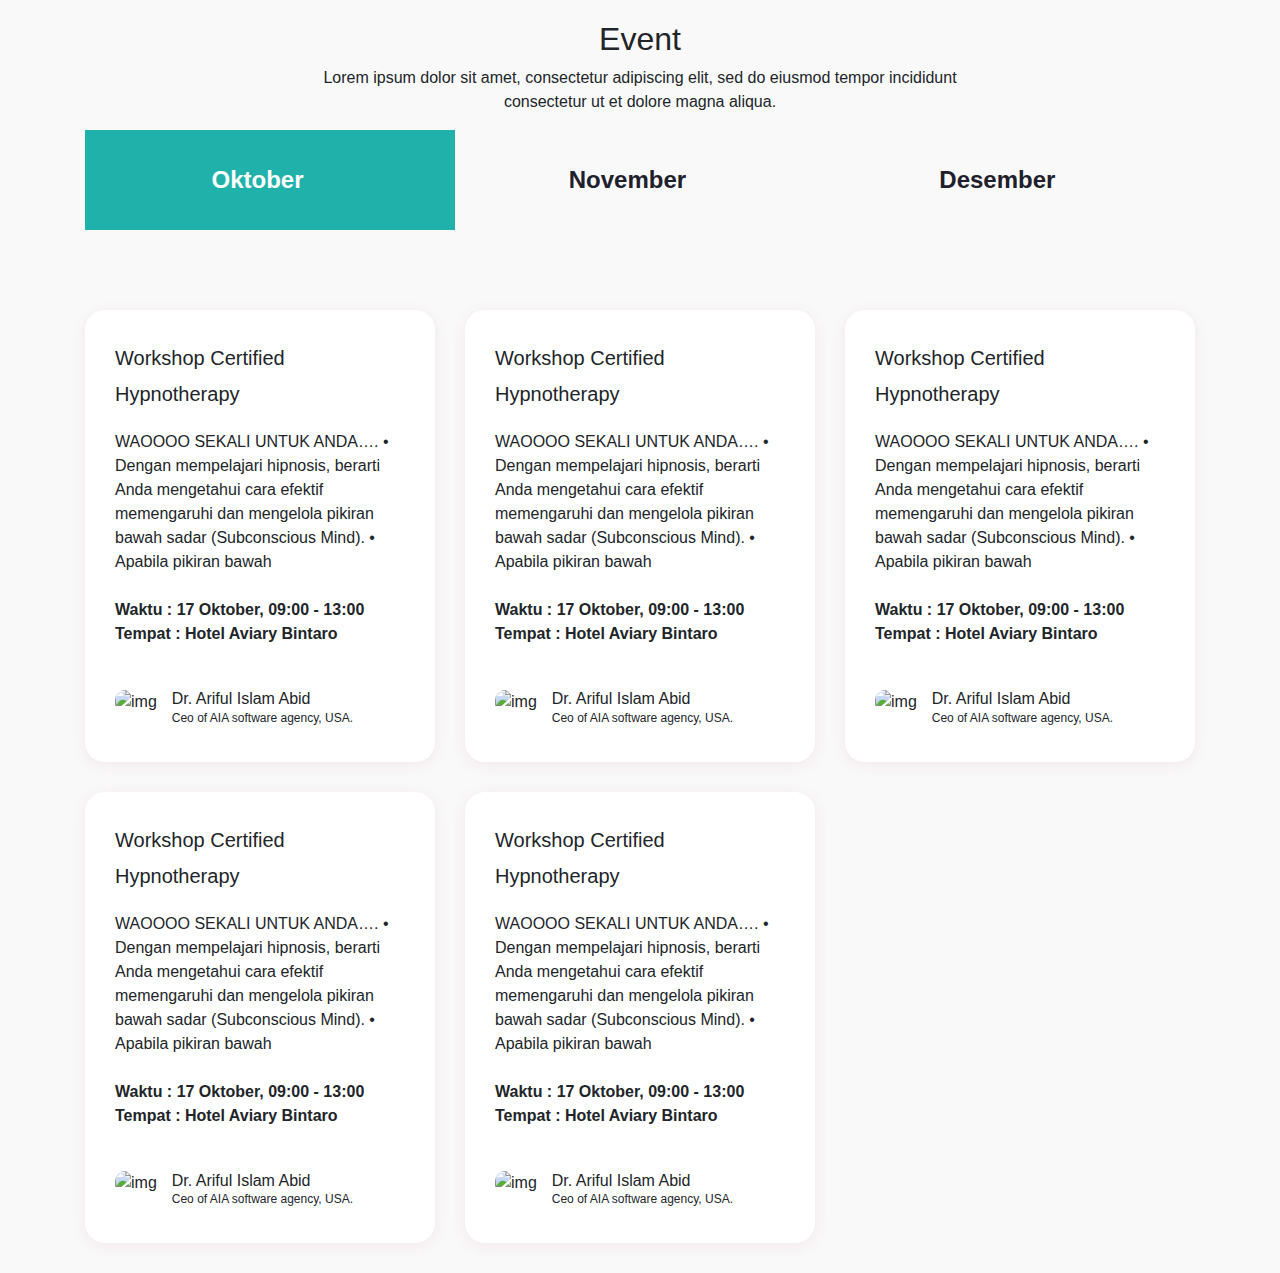
==== jadwal.html @ 077e3e55 "Add files via upload" ====
<!DOCTYPE html>
<html lang="en">
<head>
<meta charset="utf-8">


<title>Event Schedules With Tabs - Bootdey.com</title>
<meta name="viewport" content="width=device-width, initial-scale=1">
<link href="https://cdn.jsdelivr.net/npm/bootstrap@4.5.0/dist/css/bootstrap.min.css" rel="stylesheet">
<style type="text/css">
    	body {
    padding-top:20px;
    background:#f9f9f9;
}

.evt-tab-inner {
  margin-bottom: 80px;
}
.evt-tab-inner ul {
  margin: 0;
  padding: 0;
  border: 0 !important;
}
.evt-tab-inner ul li {
  text-align: center;
  display: contents;
}
.evt-tab-inner ul li a {
  border: 1px solid var(--main-color) !important;
  height: 100px;
  line-height: 100px;
  padding: 0;
  width: 33.33%;
  border-radius: 0 !important;
  font-size: 24px;
  position: relative;
}
.evt-tab-inner ul li a span {
  font-weight: 700;
  margin-right: 25px;
  color: #20202c;
}
.evt-tab-inner ul li a:after {
  content: "";
  position: absolute;
  height: 30px;
  width: 30px;
  background: var(--main-color);
  transform: rotate(45deg);
  left: 50%;
  margin-left: -15px;
  bottom: -16px;
  opacity: 0;
  visibility: hidden;
  transition: all 0.4s ease-in;
}
.evt-tab-inner ul li a:hover, .evt-tab-inner ul li a:active, .evt-tab-inner ul li a:focus, .evt-tab-inner ul li a.active {
  background: var(--main-color) !important;
  color: #fff !important;
}
.evt-tab-inner ul li a:hover span, .evt-tab-inner ul li a:active span, .evt-tab-inner ul li a:focus span, .evt-tab-inner ul li a.active span {
  color: #fff;
}
.evt-tab-inner ul li a:hover:after, .evt-tab-inner ul li a:active:after, .evt-tab-inner ul li a:focus:after, .evt-tab-inner ul li a.active:after {
  opacity: 1;
  visibility: visible;
}
.evt-tab-inner.style-two ul li a {
  width: 50%;
}

.single-schedules-inner {
    background-color:#fff;
  box-shadow: 0px 3px 15px 0px rgba(184, 40, 88, 0.08);
  padding: 30px 30px 35px 30px;
  margin-bottom: 30px;
  transition: 0.4s;
  border-radius: 20px;
}
.single-schedules-inner .date {
  color: var(--main-color);
  font-size: 14px;
  margin-bottom: 15px;
}
.single-schedules-inner .date i {
  color: #646e85;
  margin-right: 3px;
}
.single-schedules-inner h5 {
  line-height: 36px;
  margin-bottom: 18px;
}
.single-schedules-inner .icons {
  margin-bottom: 20px;
}
.single-schedules-inner p {
  margin-bottom: 0;
}
.single-schedules-inner .media {
  margin-top: 43px;
}
.single-schedules-inner .media .media-left {
  margin-right: 15px;
}
.single-schedules-inner .media .media-left img {
  height: 60px;
  width: 60px;
  border-radius: 10px;
}
.single-schedules-inner .media .media-body h6 {
  font-weight: 500;
  margin-bottom: 0;
}
.single-schedules-inner .media .media-body p {
  margin-bottom: 0;
  font-size: 12px;
  font-weight: 500;
}
.single-schedules-inner:hover {
  box-shadow: 0px 6px 30px 0px rgba(184, 40, 88, 0.2);
}
.single-schedules-inner.lunch-schedules {
  height: 93.1%;
  display: flex;
  align-items: center;
  justify-content: center;
}

/*------------- single-schedules-inner 02--------------*/
.single-schedules-inner-two {
  border-bottom: 1px solid #E5E5E5;
  margin-bottom: 30px;
  padding-bottom: 30px;
}
.single-schedules-inner-two .schedules-date {
  display: inline-block;
  background: var(--main-color);
  height: 150px;
  width: 150px;
  padding-top: 35px;
  position: absolute;
}
.single-schedules-inner-two .schedules-date .number {
  font-size: 45px;
  font-weight: 700;
  display: block;
  color: #fff;
  margin-bottom: 0;
  line-height: 1;
}
.single-schedules-inner-two .schedules-date .text {
  font-size: 24px;
  font-weight: 400;
  display: block;
  color: #fff;
}
.single-schedules-inner-two .media {
  padding-left: 170px;
}
.single-schedules-inner-two .media .media-left {
  margin-right: 20px;
}
.single-schedules-inner-two .media .media-body h4 {
  font-size: 28px;
  font-family: var(--heading-font);
  font-weight: 500;
}
.single-schedules-inner-two .schedules-location h4 {
  font-size: 28px;
  font-family: var(--heading-font);
  font-weight: 500;
}

/*------------- single-schedules-inner 03--------------*/
.schedules-date {
  display: inline-block;
  background: var(--main-color);
  height: 150px;
  width: 150px;
  padding-top: 35px;
  position: absolute;
}
.schedules-date .number {
  font-size: 45px;
  font-weight: 700;
  display: block;
  color: #fff;
  margin-bottom: 0;
  line-height: 1;
}
.schedules-date .text {
  font-size: 24px;
  font-weight: 400;
  display: block;
  color: #fff;
}

.event-schedule-3 {
  margin: 0;
  padding: 0;
}
.event-schedule-3 li {
  padding-left: 176px;
  position: relative;
  list-style: none;
}
.event-schedule-3 li:after {
  content: "";
  position: absolute;
  left: 70px;
  top: 140px;
  bottom: 0;
  background: rgba(255, 255, 255, 0.5);
  z-index: -1;
  height: 100%;
  width: 1px;
  z-index: -2;
}
.event-schedule-3 li:last-child:after {
  display: none;
}
.event-schedule-3 .schedules-date {
  left: 0;
  width: 147px;
  height: 140px;
  background: #FD0156;
}
.event-schedule-3 .schedules-date:after {
  content: "";
  position: absolute;
  left: 10px;
  right: 10px;
  top: 10px;
  bottom: -10px;
  background: #5E39E8;
  z-index: -1;
}

.single-event-schedule-3 {
  background: #fff;
  padding: 50px;
  margin-bottom: 50px;
  position: relative;
}
.single-event-schedule-3:after {
  content: "";
  position: absolute;
  left: 20px;
  right: 20px;
  top: 20px;
  bottom: -20px;
  background: #5E39E8;
  z-index: -1;
}
.single-event-schedule-3 .media-left {
  margin-right: 50px;
}
.single-event-schedule-3 .media-left img {
  border-radius: 20px;
  margin-bottom: 10px;
}
.single-event-schedule-3 .media-left h6 {
  margin-bottom: 0;
  color: #eee;
}
.single-event-schedule-3 .media-left p {
  font-size: 12px;
  margin-bottom: 0;
  color: #eee;
}
.single-event-schedule-3 .media-body h4 {
  margin-bottom: 5px;
  color: #eee;
}
.single-event-schedule-3 .media-body p {
  color: #eee;
}
.single-event-schedule-3 .media-body .time {
  margin-bottom: 0;
  color: #eee;
}

.nav-tabs .nav-item.show .nav-link, .nav-tabs .nav-link.active {
    color: #495057;
    background-color: #20B2AA !important;
    border-color: #dee2e6 #dee2e6 #fff;
}
.evt-tab-inner ul li a:hover, .evt-tab-inner ul li a:active, .evt-tab-inner ul li a:focus, .evt-tab-inner ul li a.active {
    background: #eee !important;
    color: #fff !important;
}
.nav-tabs .nav-link {
    border: 1px solid transparent;
    border-top-left-radius: .25rem;
    border-top-right-radius: .25rem;
}
.evt-tab-inner ul li a {
    border: 1px solid var(--main-color) !important;
    height: 100px;
    line-height: 100px;
    padding: 0;
    width: 33.33%;
    border-radius: 0 !important;
    font-size: 24px;
    position: relative;
}
.nav-link {
    display: block;
    padding: .5rem 1rem;
}
    </style>
</head>
<body>
<link href="https://maxcdn.bootstrapcdn.com/font-awesome/4.7.0/css/font-awesome.min.css" rel="stylesheet" />
<div class="schedules-area pd-top-110 pd-bottom-120">
<div class="container">
<div class="row justify-content-center">
<div class="col-xl-7 col-lg-8">
<div class="section-title text-center">
<h2>Event</h2>
<p>Lorem ipsum dolor sit amet, consectetur adipiscing elit, sed do eiusmod tempor incididunt consectetur ut et dolore magna aliqua.</p>
</div>
</div>
</div>
<div class="evt-tab-inner text-center">
<ul class="nav nav-tabs" id="ex1" role="tablist">
<li class="nav-item" role="presentation">
<a class="nav-link active" id="ex1-tab-1" data-toggle="pill" href="#ex1-tabs-1" role="tab" aria-selected="true"><span>Oktober</span></a>
</li>
<li class="nav-item" role="presentation">
<a class="nav-link" id="ex1-tab-2" data-toggle="pill" href="#ex1-tabs-2" role="tab" aria-selected="false"><span>November</span></a>
</li>
<li class="nav-item" role="presentation">
<a class="nav-link" id="ex1-tab-3" data-toggle="pill" href="#ex1-tabs-3" role="tab" aria-selected="false"><span>Desember</span></a>
</li>
</ul>
</div>
<div class="tab-content" id="ex1-content">
<div class="tab-pane fade active show" id="ex1-tabs-1" role="tabpanel">
<div class="row">
<div class="col-lg-4 col-md-6">
<div class="single-schedules-inner">

<h5>Workshop Certified Hypnotherapy
</h5>
<p>WAOOOO SEKALI UNTUK ANDA…. • Dengan mempelajari hipnosis, berarti Anda mengetahui cara efektif memengaruhi dan mengelola pikiran bawah sadar (Subconscious Mind). • Apabila pikiran bawah</p><br>
<div class="jadwal" style="font-weight: bold;">
  <p>Waktu : 17 Oktober, 09:00 - 13:00</p>
  <p>Tempat : Hotel Aviary Bintaro</p>
  <p></p>
  </div>

<div class="media">
<div class="media-left">
<img src="https://bootdey.com/img/Content/avatar/avatar1.png" alt="img">
</div>
<div class="media-body align-self-center">
<h6>Dr. Ariful Islam Abid</h6>
<p>Ceo of AIA software agency, USA.</p>
</div>
</div>
</div>
</div>
<div class="col-lg-4 col-md-6">
<div class="single-schedules-inner">


<h5>Workshop Certified Hypnotherapy
</h5>
<p>WAOOOO SEKALI UNTUK ANDA…. • Dengan mempelajari hipnosis, berarti Anda mengetahui cara efektif memengaruhi dan mengelola pikiran bawah sadar (Subconscious Mind). • Apabila pikiran bawah</p>
<br>
<div class="jadwal" style="font-weight: bold;">
<p>Waktu : 17 Oktober, 09:00 - 13:00</p>
<p>Tempat : Hotel Aviary Bintaro</p>
</div>
<div class="media">
<div class="media-left">
<img src="https://bootdey.com/img/Content/avatar/avatar2.png" alt="img">
</div>
<div class="media-body align-self-center">
<h6>Dr. Ariful Islam Abid</h6>
<p>Ceo of AIA software agency, USA.</p>
</div>
</div>
</div>
</div>

<div class="col-lg-4 col-md-6">
<div class="single-schedules-inner">

<h5>Workshop Certified Hypnotherapy
</h5>
<p>WAOOOO SEKALI UNTUK ANDA…. • Dengan mempelajari hipnosis, berarti Anda mengetahui cara efektif memengaruhi dan mengelola pikiran bawah sadar (Subconscious Mind). • Apabila pikiran bawah</p>
<br>
<div class="jadwal" style="font-weight: bold;">
<p>Waktu : 17 Oktober, 09:00 - 13:00</p>
<p>Tempat : Hotel Aviary Bintaro</p>
</div>
<div class="media">
<div class="media-left">
<img src="https://bootdey.com/img/Content/avatar/avatar4.png" alt="img">
</div>
<div class="media-body align-self-center">
<h6>Dr. Ariful Islam Abid</h6>
<p>Ceo of AIA software agency, USA.</p>
</div>
</div>
</div>
</div>
<div class="col-lg-4 col-md-6">
<div class="single-schedules-inner">

<h5>Workshop Certified Hypnotherapy
</h5>
<p>WAOOOO SEKALI UNTUK ANDA…. • Dengan mempelajari hipnosis, berarti Anda mengetahui cara efektif memengaruhi dan mengelola pikiran bawah sadar (Subconscious Mind). • Apabila pikiran bawah</p>
<br>
<div class="jadwal" style="font-weight: bold;">
<p>Waktu : 17 Oktober, 09:00 - 13:00</p>
<p>Tempat : Hotel Aviary Bintaro</p>
</div>
<div class="media">
<div class="media-left">
<img src="https://bootdey.com/img/Content/avatar/avatar5.png" alt="img">
</div>
<div class="media-body align-self-center">
<h6>Dr. Ariful Islam Abid</h6>
<p>Ceo of AIA software agency, USA.</p>
</div>
</div>
</div>
</div>
<div class="col-lg-4 col-md-6">
<div class="single-schedules-inner">

<h5>Workshop Certified Hypnotherapy
</h5>
<p>WAOOOO SEKALI UNTUK ANDA…. • Dengan mempelajari hipnosis, berarti Anda mengetahui cara efektif memengaruhi dan mengelola pikiran bawah sadar (Subconscious Mind). • Apabila pikiran bawah</p>
<br>
<div class="jadwal" style="font-weight: bold;">
<p>Waktu : 17 Oktober, 09:00 - 13:00</p>
<p>Tempat : Hotel Aviary Bintaro</p>
</div>
<div class="media">
<div class="media-left">
<img src="https://bootdey.com/img/Content/avatar/avatar6.png" alt="img">
</div>
<div class="media-body align-self-center">
<h6>Dr. Ariful Islam Abid</h6>
<p>Ceo of AIA software agency, USA.</p>
</div>
</div>
</div>
</div>
</div>
</div>
<div class="tab-pane fade" id="ex1-tabs-2" role="tabpanel">
<div class="row">
<div class="col-lg-4 col-md-6">
<div class="single-schedules-inner">

<h5>Workshop Certified Hypnotherapy
</h5>
<p>WAOOOO SEKALI UNTUK ANDA…. • Dengan mempelajari hipnosis, berarti Anda mengetahui cara efektif memengaruhi dan mengelola pikiran bawah sadar (Subconscious Mind). • Apabila pikiran bawah</p>
<br>
<div class="jadwal" style="font-weight: bold;">
<p>Waktu : 17 Oktober, 09:00 - 13:00</p>
<p>Tempat : Hotel Aviary Bintaro</p>
</div>
<div class="media">
<div class="media-left">
<img src="https://bootdey.com/img/Content/avatar/avatar1.png" alt="img">
</div>
<div class="media-body align-self-center">
<h6>Dr. Ariful Islam Abid</h6>
<p>Ceo of AIA software agency, USA.</p>
</div>
</div>
</div>
</div>

<div class="col-lg-4 col-md-6">
<div class="single-schedules-inner">

<h5>Workshop Certified Hypnotherapy
</h5>
<p>WAOOOO SEKALI UNTUK ANDA…. • Dengan mempelajari hipnosis, berarti Anda mengetahui cara efektif memengaruhi dan mengelola pikiran bawah sadar (Subconscious Mind). • Apabila pikiran bawah</p>
<br>
<div class="jadwal" style="font-weight: bold;">
<p>Waktu : 17 Oktober, 09:00 - 13:00</p>
<p>Tempat : Hotel Aviary Bintaro</p>
</div>
<div class="media">
<div class="media-left">
<img src="https://bootdey.com/img/Content/avatar/avatar2.png" alt="img">
</div>
<div class="media-body align-self-center">
<h6>Dr. Ariful Islam Abid</h6>
<p>Ceo of AIA software agency, USA.</p>
</div>
</div>
</div>
</div>
<div class="col-lg-4 col-md-6">
<div class="single-schedules-inner">

<h5>Workshop Certified Hypnotherapy
</h5>
<p>WAOOOO SEKALI UNTUK ANDA…. • Dengan mempelajari hipnosis, berarti Anda mengetahui cara efektif memengaruhi dan mengelola pikiran bawah sadar (Subconscious Mind). • Apabila pikiran bawah</p>
<br>
<div class="jadwal" style="font-weight: bold;">
<p>Waktu : 17 Oktober, 09:00 - 13:00</p>
<p>Tempat : Hotel Aviary Bintaro</p>
</div>
<div class="media">
<div class="media-left">
<img src="https://bootdey.com/img/Content/avatar/avatar4.png" alt="img">
</div>
<div class="media-body align-self-center">
<h6>Dr. Ariful Islam Abid</h6>
<p>Ceo of AIA software agency, USA.</p>
</div>
</div>
</div>
</div>
<div class="col-lg-4 col-md-6">
<div class="single-schedules-inner">

<h5>Workshop Certified Hypnotherapy
</h5>
<p>WAOOOO SEKALI UNTUK ANDA…. • Dengan mempelajari hipnosis, berarti Anda mengetahui cara efektif memengaruhi dan mengelola pikiran bawah sadar (Subconscious Mind). • Apabila pikiran bawah</p>
<br>
<div class="jadwal" style="font-weight: bold;">
<p>Waktu : 17 Oktober, 09:00 - 13:00</p>
<p>Tempat : Hotel Aviary Bintaro</p>
</div>
<div class="media">
<div class="media-left">
<img src="https://bootdey.com/img/Content/avatar/avatar5.png" alt="img">
</div>
<div class="media-body align-self-center">
<h6>Dr. Ariful Islam Abid</h6>
<p>Ceo of AIA software agency, USA.</p>
</div>
</div>
</div>
</div>
<div class="col-lg-4 col-md-6">
<div class="single-schedules-inner">

<h5>Workshop Certified Hypnotherapy
</h5>
<p>WAOOOO SEKALI UNTUK ANDA…. • Dengan mempelajari hipnosis, berarti Anda mengetahui cara efektif memengaruhi dan mengelola pikiran bawah sadar (Subconscious Mind). • Apabila pikiran bawah</p>
<br>
<div class="jadwal" style="font-weight: bold;">
<p>Waktu : 17 Oktober, 09:00 - 13:00</p>
<p>Tempat : Hotel Aviary Bintaro</p>
</div>
<div class="media">
<div class="media-left">
<img src="https://bootdey.com/img/Content/avatar/avatar6.png" alt="img">
</div>
<div class="media-body align-self-center">
<h6>Dr. Ariful Islam Abid</h6>
<p>Ceo of AIA software agency, USA.</p>
</div>
</div>
</div>
</div>
</div>
</div>
<div class="tab-pane fade" id="ex1-tabs-3" role="tabpanel">
<div class="row">
<div class="col-lg-4 col-md-6">
<div class="single-schedules-inner">

<h5>Workshop Certified Hypnotherapy
</h5>
<p>WAOOOO SEKALI UNTUK ANDA…. • Dengan mempelajari hipnosis, berarti Anda mengetahui cara efektif memengaruhi dan mengelola pikiran bawah sadar (Subconscious Mind). • Apabila pikiran bawah</p>

<div class="media">
<div class="media-left">
<img src="https://bootdey.com/img/Content/avatar/avatar1.png" alt="img">
</div>
<div class="media-body align-self-center">
<h6>Dr. Ariful Islam Abid</h6>
<p>Ceo of AIA software agency, USA.</p>
</div>
</div>
</div>
</div>
<div class="col-lg-4 col-md-6">
<div class="single-schedules-inner">

<h5>Workshop Certified Hypnotherapy
</h5>
<p>WAOOOO SEKALI UNTUK ANDA…. • Dengan mempelajari hipnosis, berarti Anda mengetahui cara efektif memengaruhi dan mengelola pikiran bawah sadar (Subconscious Mind). • Apabila pikiran bawah</p>
<div class="media">
<div class="media-left">
<img src="https://bootdey.com/img/Content/avatar/avatar2.png" alt="img">
</div>
<div class="media-body align-self-center">
<h6>Dr. Ariful Islam Abid</h6>
<p>Ceo of AIA software agency, USA.</p>
</div>
</div>
</div>
</div>

<div class="col-lg-4 col-md-6">
<div class="single-schedules-inner">

<h5>Workshop Certified Hypnotherapy
</h5>
<p>WAOOOO SEKALI UNTUK ANDA…. • Dengan mempelajari hipnosis, berarti Anda mengetahui cara efektif memengaruhi dan mengelola pikiran bawah sadar (Subconscious Mind). • Apabila pikiran bawah</p>
<div class="media">
<div class="media-left">
<img src="https://bootdey.com/img/Content/avatar/avatar4.png" alt="img">
</div>
<div class="media-body align-self-center">
<h6>Dr. Ariful Islam Abid</h6>
<p>Ceo of AIA software agency, USA.</p>
</div>
</div>
</div>
</div>
<div class="col-lg-4 col-md-6">
<div class="single-schedules-inner">

<h5>Workshop Certified Hypnotherapy
</h5>
<p>WAOOOO SEKALI UNTUK ANDA…. • Dengan mempelajari hipnosis, berarti Anda mengetahui cara efektif memengaruhi dan mengelola pikiran bawah sadar (Subconscious Mind). • Apabila pikiran bawah</p>
<div class="media">
<div class="media-left">
<img src="https://bootdey.com/img/Content/avatar/avatar5.png" alt="img">
</div>
<div class="media-body align-self-center">
<h6>Dr. Ariful Islam Abid</h6>
<p>Ceo of AIA software agency, USA.</p>
</div>
</div>
</div>
</div>
<div class="col-lg-4 col-md-6">
<div class="single-schedules-inner">

<h5>Workshop Certified Hypnotherapy
</h5>
<p>WAOOOO SEKALI UNTUK ANDA…. • Dengan mempelajari hipnosis, berarti Anda mengetahui cara efektif memengaruhi dan mengelola pikiran bawah sadar (Subconscious Mind). • Apabila pikiran bawah</p>
<div class="media">
<div class="media-left">
<img src="https://bootdey.com/img/Content/avatar/avatar6.png" alt="img">
</div>
<div class="media-body align-self-center">
<h6>Dr. Ariful Islam Abid</h6>
<p>Ceo of AIA software agency, USA.</p>
</div>
</div>
</div>
</div>
</div>
</div>
</div>
</div>
</div>
<script src="https://code.jquery.com/jquery-1.10.2.min.js"></script>
<script src="https://cdn.jsdelivr.net/npm/bootstrap@4.5.0/dist/js/bootstrap.bundle.min.js"></script>
<script type="text/javascript">
	
</script>
</body>
</html>
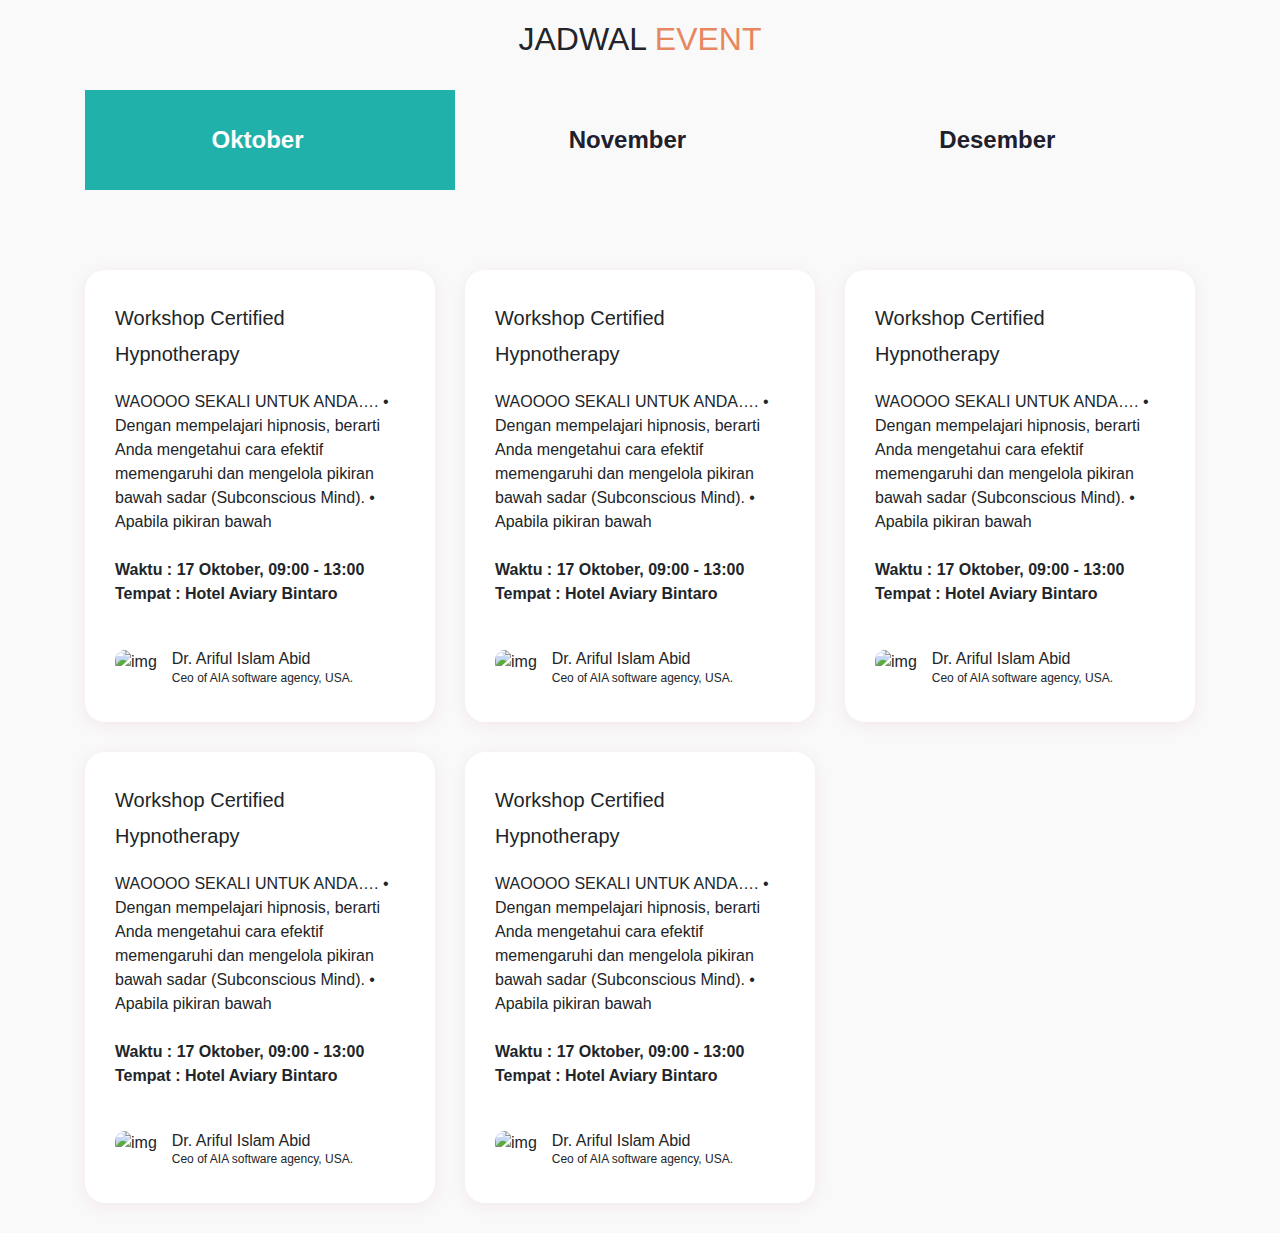
==== commit 407b4f27: "Update jadwal.html" ====
--- a/jadwal.html
+++ b/jadwal.html
@@ -317,8 +317,8 @@
 <div class="row justify-content-center">
 <div class="col-xl-7 col-lg-8">
 <div class="section-title text-center">
-<h2>Event</h2>
-<p>Lorem ipsum dolor sit amet, consectetur adipiscing elit, sed do eiusmod tempor incididunt consectetur ut et dolore magna aliqua.</p>
+<h2>JADWAL <span style="color:#e78760;">EVENT</span></h2>
+<br>
 </div>
 </div>
 </div>
@@ -668,4 +668,4 @@
 	
 </script>
 </body>
-</html>+</html>
